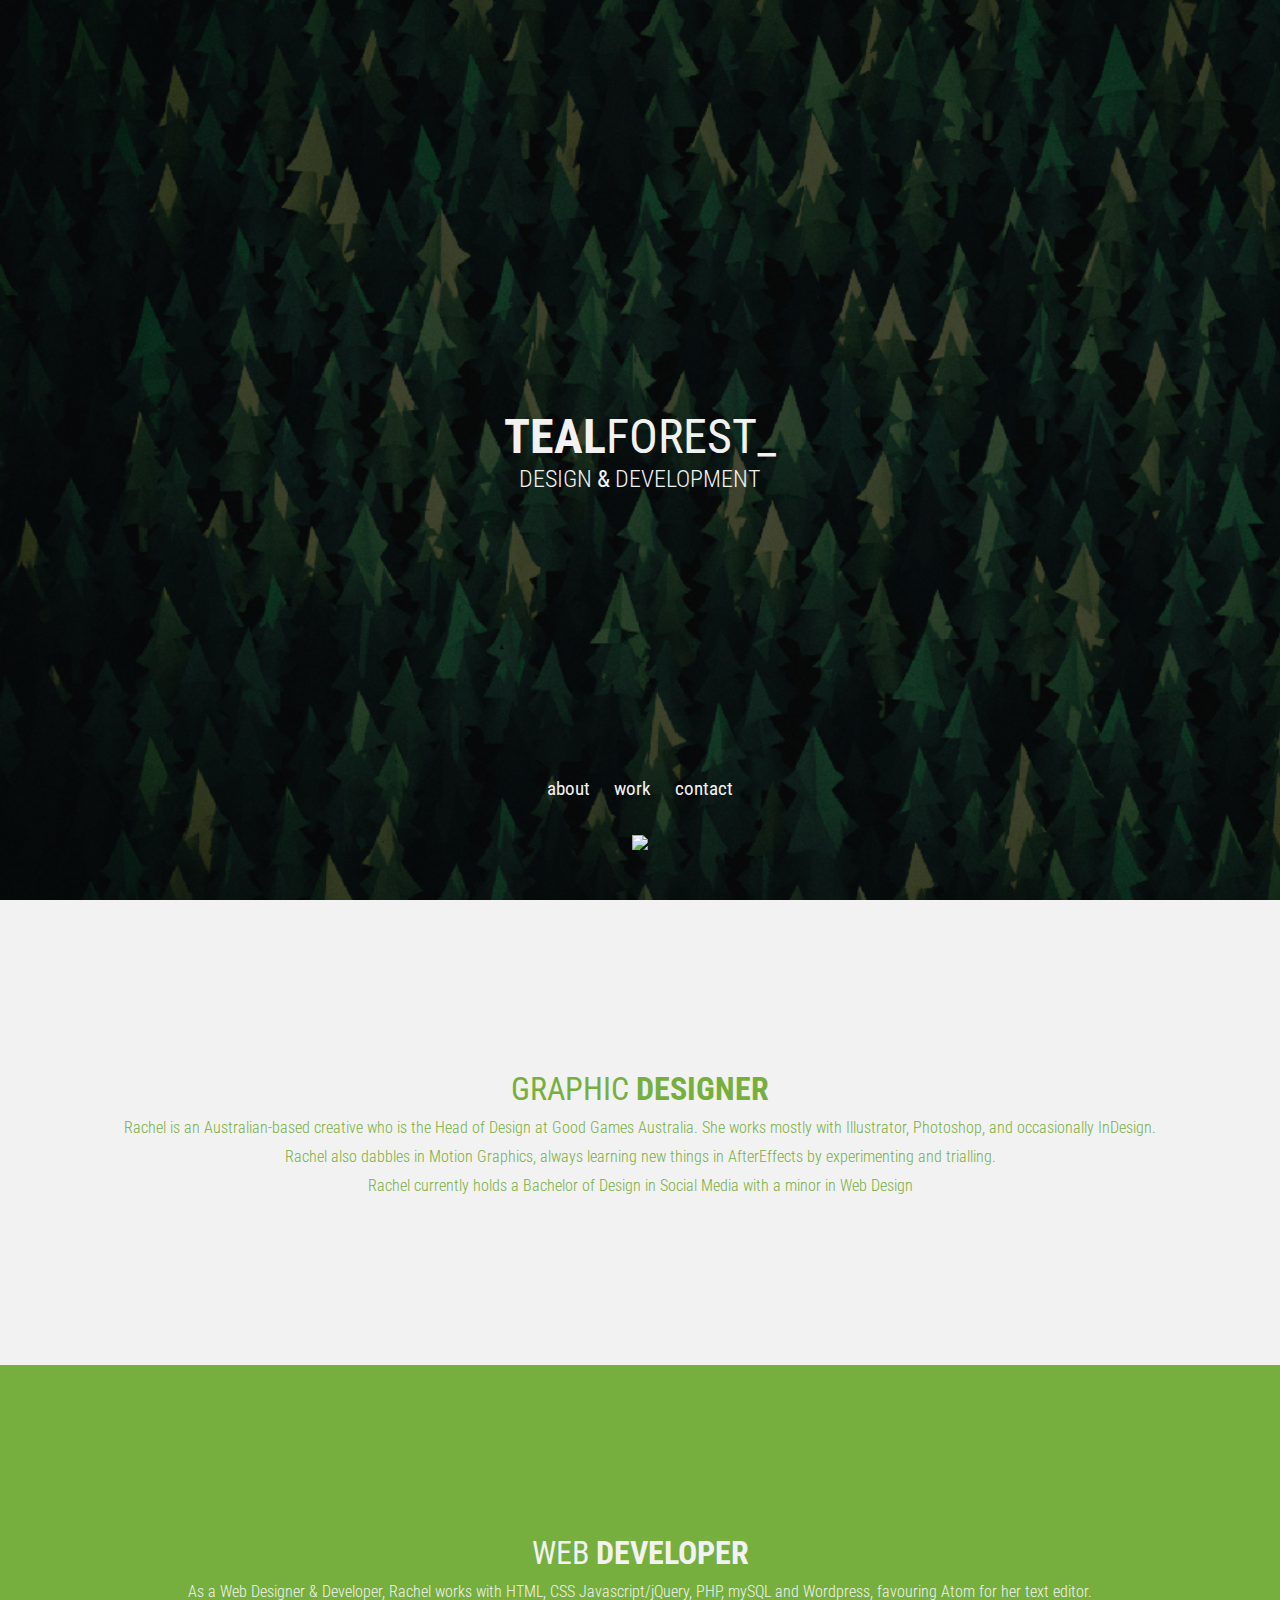
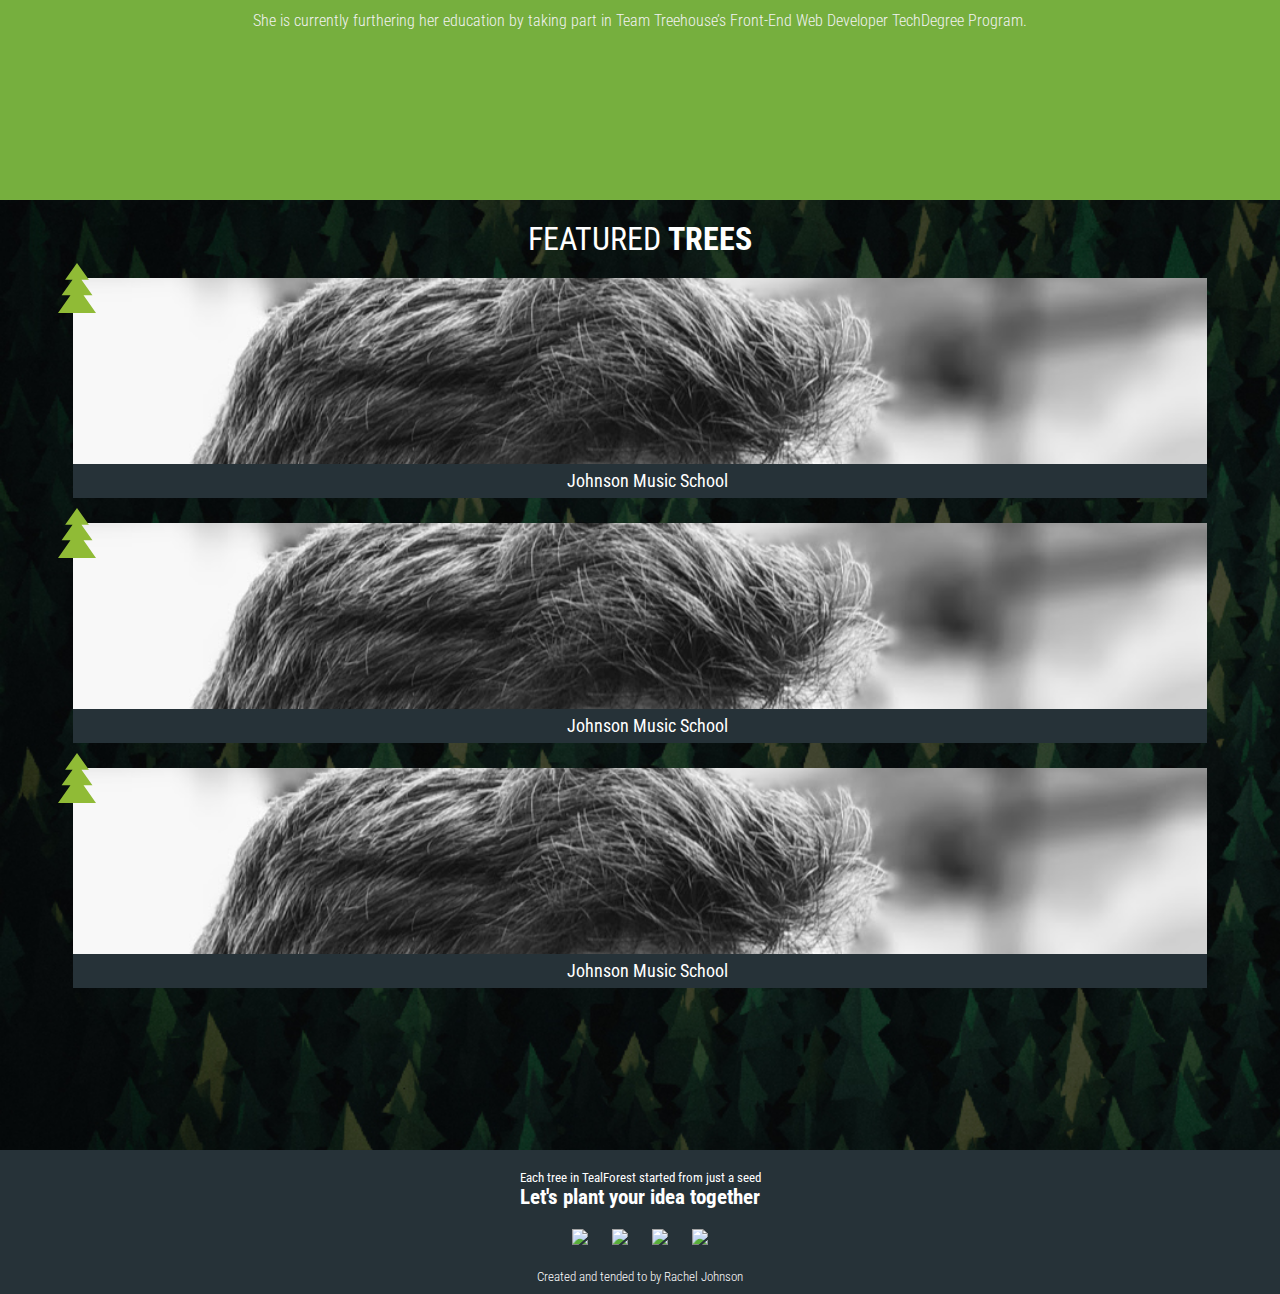
==== index.html @ 3d8e3d4e "Basic mobile homepage" ====
<!DOCTYPE html>
<html>

<head>
  <title>Tealforest Design &amp; Development</title>
  <meta name="viewport" content="width=device-width, initial-scale=1.0">
  <link rel="icon" type="image/png" href="favicon-32x32.png" sizes="32x32" />
  <link rel="icon" type="image/png" href="favicon-16x16.png" sizes="16x16" />
  <link rel="stylesheet" href="css/style.css">
</head>

<body>
  <header>

  </header>
  <main>
    <div id="home">
      <h1><strong>TEAL</strong>FOREST_</h1>
      <h2>DESIGN <strong>&amp;</strong> DEVELOPMENT</h2>
      <div class="intronav">
        <a href="#about">about</a>
        <a href="#work">work</a>
        <a href="#footer">contact</a>
      </div>
      <img src="img/arrow.svg" />
    </div>
    <div id="about">
      <div class="designer">
        <h1>GRAPHIC <strong>DESIGNER</strong></h1>
        <p>Rachel is an Australian-based creative who is the Head of Design at Good Games Australia. She works mostly with Illustrator, Photoshop, and occasionally InDesign.</p>
        <p>Rachel also dabbles in Motion Graphics, always learning new things in AfterEffects by experimenting and trialling.</p>
        <p>Rachel currently holds a Bachelor of Design in Social Media with a minor in Web Design</p>
      </div>
      <div class="developer">
        <h1>WEB <strong>DEVELOPER</strong></h1>
        <p> As a Web Designer & Developer, Rachel works with HTML, CSS Javascript/jQuery, PHP, mySQL and Wordpress, favouring Atom for her text editor.</p>
        <p>She is currently furthering her education by taking part in Team Treehouse’s Front-End Web Developer TechDegree Program.</p>
      </div>
    </div>
    <div id="work">
      <h1>FEATURED <strong>TREES</strong></h1>
      <div class="work-container">
        <div class="work-card">
          <div class="work-card-overflow">
            <a href="#work">
              <img src="img/mark.jpg" />
              <span>Johnson Music School</span>
            </a>
          </div>
        </div>
        <div class="work-card">
          <div class="work-card-overflow">
            <a href="#work">
              <img src="img/mark.jpg" />
              <span>Johnson Music School</span>
            </a>
          </div>
        </div>
        <div class="work-card">
          <div class="work-card-overflow">
            <a href="#work">
              <img src="img/mark.jpg" />
              <span>Johnson Music School</span>
            </a>
          </div>
        </div>
        <div class="work-card">
          <div class="work-card-overflow">
            <a href="#work">
              <img src="img/mark.jpg" />
              <span>Johnson Music School</span>
            </a>
          </div>
        </div>
        <div class="work-card">
          <div class="work-card-overflow">
            <a href="#work">
              <img src="img/mark.jpg" />
              <span>Johnson Music School</span>
            </a>
          </div>
        </div>
        <div class="work-card">
          <div class="work-card-overflow">
            <a href="#work">
              <img src="img/mark.jpg" />
              <span>Johnson Music School</span>
            </a>
          </div>
        </div>
      </div>
  </main>
  <footer id="footer">
    <h5>Each tree in TealForest started from just a seed</h5>
    <h4>Let's plant your idea together</h4>
    <div class="footerlinks">
      <a href="http://www.twitter.com/rachelkhoong"><img src="img/twitter.svg" /></a>
      <a href="http://www.github.com/racheltyjohnson"><img src="img/github.svg" /></a>
      <a href="https://www.linkedin.com/in/rachelkhoong/"><img src="img/linkedin.svg" /></a>
      <a href="mailto:rachelkhoong@gmail.com"><img src="img/email.svg" /></a>
    </div>
    <p>Created and tended to by Rachel Johnson</p>
  </footer>
  <script src="js/script.js"></script>

</body>

</html>
---- css/style.css ----
/* Variables */
@import url("https://fonts.googleapis.com/css?family=Roboto+Condensed:300,400,700");
/* Mixins */
* {
  padding: 0;
  margin: 0;
  font-family: "Roboto Condensed", sans-serif;
}

h1, h2, h3, h4, h5, h6 {
  font-weight: 400;
}

p {
  font-weight: 300;
}

html {
  scroll-behavior: smooth;
}

body {
  display: flex;
  flex-direction: column;
  height: 100vh;
}
body header {
  z-index: 1000;
}
body main {
  flex-grow: 1;
}
body main #home, body main #about, body main #work {
  min-height: 100vh;
}
body main #home {
  background-color: #245240;
  background-image: url("../img/background.jpg");
  background-size: cover;
  color: #f2f2f2;
  display: flex;
  flex-direction: column;
  align-items: center;
  justify-content: center;
  text-align: center;
}
body main #home h1 {
  font-size: 3em;
}
body main #home h2 {
  font-size: 1.5rem;
  font-weight: 300;
}
body main #home .intronav {
  position: absolute;
  bottom: 100px;
}
body main #home .intronav a {
  color: #f2f2f2;
  text-decoration: none;
  margin: 0 10px;
  font-size: 1.2rem;
}
body main #home img {
  height: 15px;
  margin-top: 30px;
  position: absolute;
  bottom: 50px;
}
body main #about {
  display: flex;
  flex-direction: column;
}
body main #about p {
  margin-top: 10px;
}
body main #about div {
  flex-grow: 1;
  padding: 10px;
  display: flex;
  flex-direction: column;
  justify-content: center;
  align-items: center;
  text-align: center;
}
body main #about .designer {
  background-color: #f2f2f2;
  color: #76af3e;
}
body main #about .developer {
  background-color: #76af3e;
  color: #f2f2f2;
}
body main #work {
  background-image: url("../img/background.jpg");
  background-size: cover;
  color: white;
  padding: 10px;
  position: relative;
  padding-bottom: 40px;
}
body main #work h1 {
  text-align: center;
  margin-top: 10px;
  margin-bottom: 20px;
}
body main #work .work-container {
  display: flex;
  flex-direction: column;
  align-items: center;
}
body main #work .work-container .work-card {
  display: none;
  position: relative;
  width: 90%;
}
body main #work .work-container .work-card:nth-of-type(1), body main #work .work-container .work-card:nth-of-type(2), body main #work .work-container .work-card:nth-of-type(3) {
  display: block;
}
body main #work .work-container .work-card + .work-card {
  margin-top: 25px;
}
body main #work .work-container .work-card::after {
  content: "";
  background-image: url(../img/tree.svg);
  background-repeat: no-repeat;
  width: 40px;
  height: 50px;
  display: block;
  position: absolute;
  top: -15px;
  left: -15px;
  z-index: 50;
}
body main #work .work-container .work-card .work-card-overflow {
  width: 100%;
  height: 220px;
  position: relative;
  overflow: hidden;
}
body main #work .work-container .work-card .work-card-overflow:hover img {
  transform: scale(1.05);
}
body main #work .work-container .work-card .work-card-overflow img {
  width: 100%;
  transition: transform 0.3s ease-in-out;
}
body main #work .work-container .work-card .work-card-overflow span {
  display: block;
  background-color: #263238;
  color: white;
  padding: 7px;
  font-size: 1.1em;
  text-align: center;
  position: absolute;
  bottom: 0;
  width: 100%;
}
body footer {
  background-color: #263238;
  color: white;
  text-align: center;
  padding: 20px 5px 10px;
}
body footer h4 {
  font-weight: 700;
  font-size: 1.3rem;
}
body footer p {
  font-size: 0.8rem;
  margin-top: 20px;
}
body footer .footerlinks {
  margin-top: 20px;
}
body footer .footerlinks img {
  height: 30px;
  margin: 0 10px;
}

/*# sourceMappingURL=style.css.map */
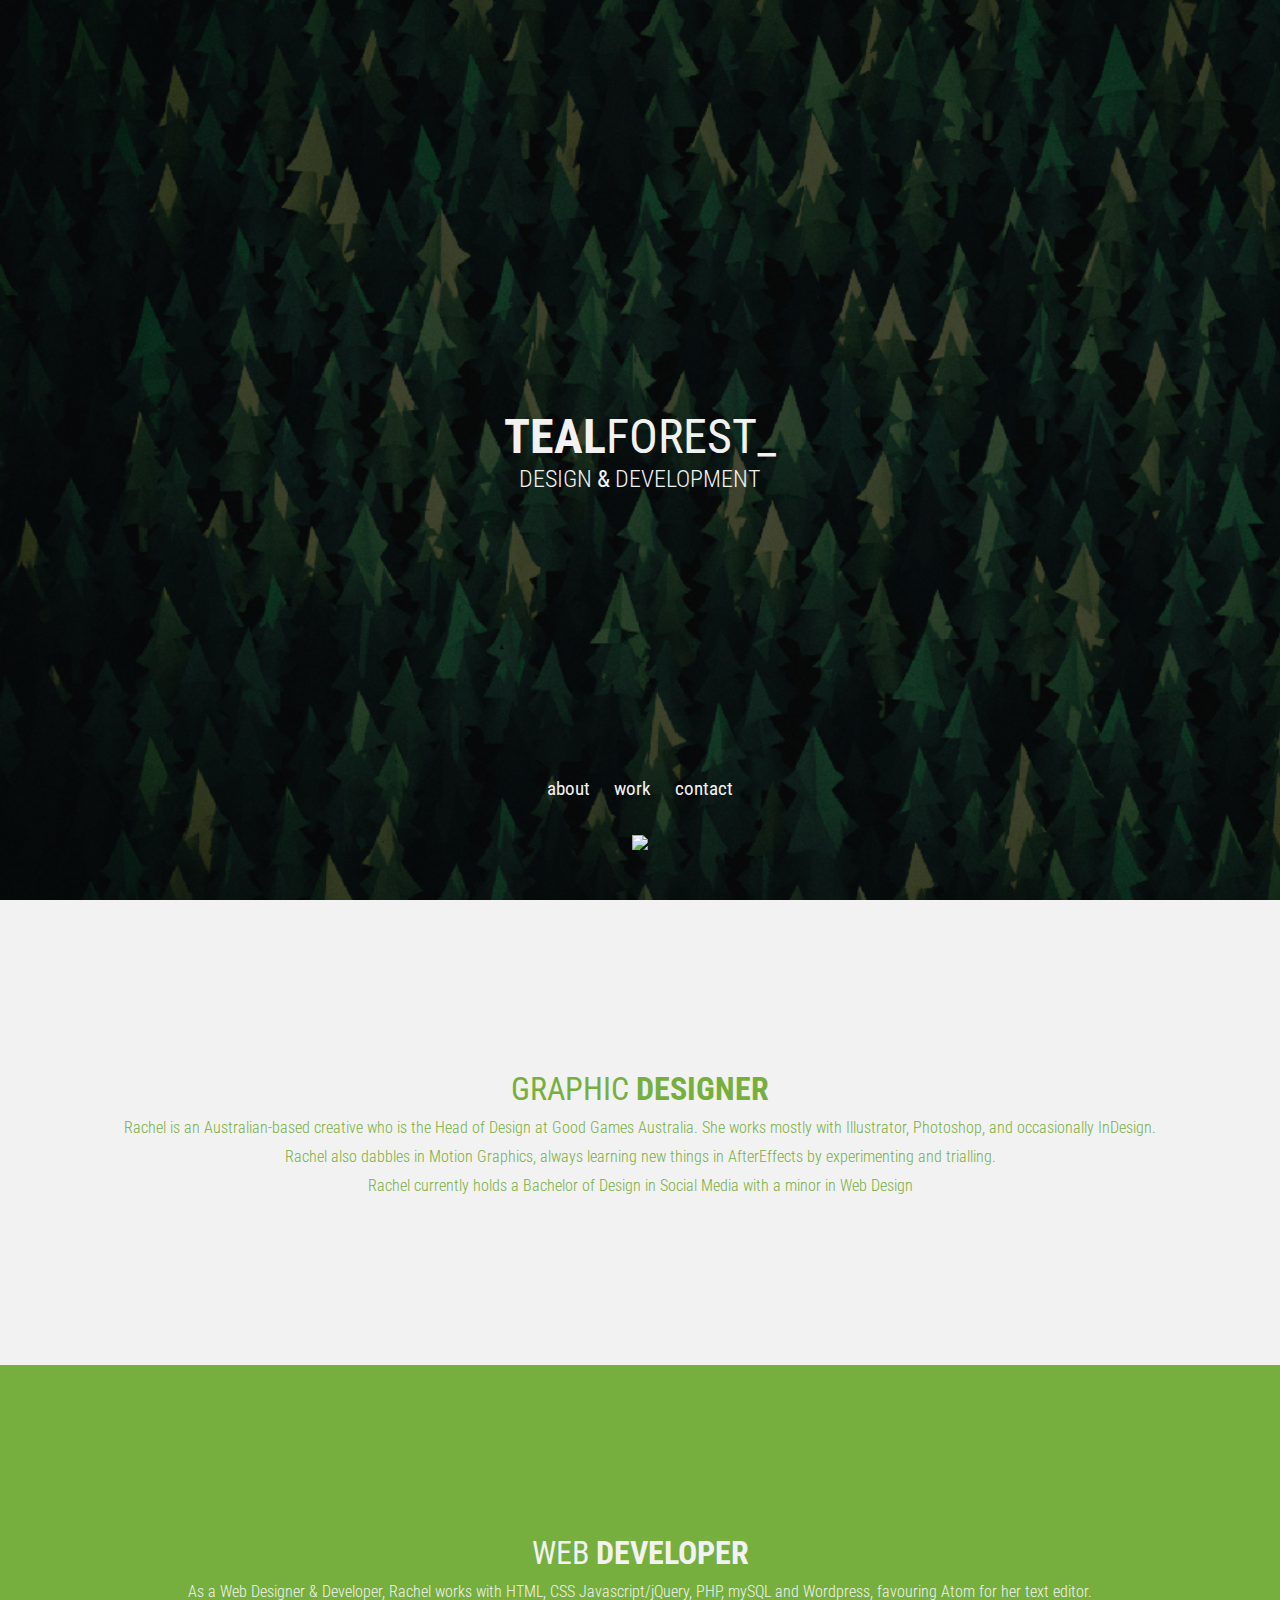
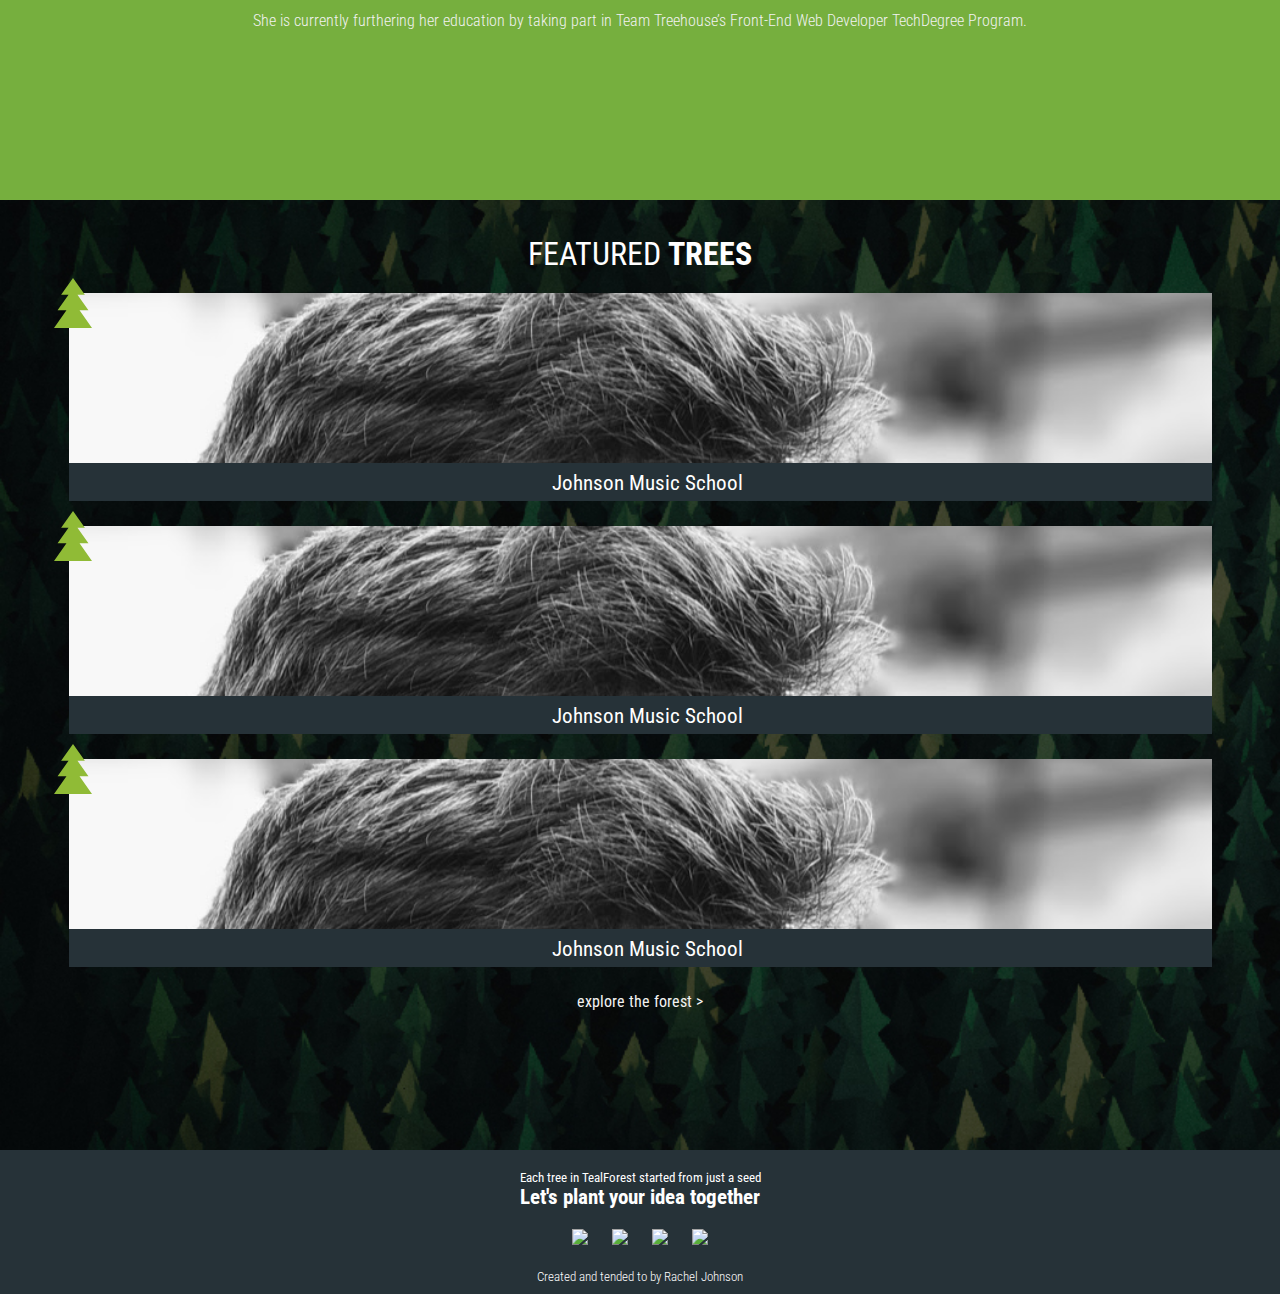
==== commit 681670f1: "Home page :iphone:" ====
--- a/index.html
+++ b/index.html
@@ -88,6 +88,9 @@
             </a>
           </div>
         </div>
+        <a href="work.html">
+          <h5>explore the forest &#62;</h5>
+        </a>
       </div>
   </main>
   <footer id="footer">
--- a/css/style.css
+++ b/css/style.css
@@ -5,6 +5,14 @@
   padding: 0;
   margin: 0;
   font-family: "Roboto Condensed", sans-serif;
+  -webkit-tap-highlight-color: transparent;
+  -webkit-tap-highlight-color: rgba(0, 0, 0, 0);
+}
+*:focus {
+  outline: 0;
+}
+*::selection {
+  background-color: transparent;
 }
 
 h1, h2, h3, h4, h5, h6 {
@@ -95,14 +103,19 @@
   background-image: url("../img/background.jpg");
   background-size: cover;
   color: white;
-  padding: 10px;
+  padding: 25px 5px;
   position: relative;
-  padding-bottom: 40px;
 }
 body main #work h1 {
   text-align: center;
   margin-top: 10px;
   margin-bottom: 20px;
+}
+body main #work a {
+  margin-top: 25px;
+  color: #f2f2f2;
+  text-decoration: none;
+  font-size: 1.2rem;
 }
 body main #work .work-container {
   display: flex;
@@ -134,7 +147,7 @@
 }
 body main #work .work-container .work-card .work-card-overflow {
   width: 100%;
-  height: 220px;
+  height: 13rem;
   position: relative;
   overflow: hidden;
 }
@@ -153,7 +166,7 @@
   font-size: 1.1em;
   text-align: center;
   position: absolute;
-  bottom: 0;
+  bottom: -1px;
   width: 100%;
 }
 body footer {
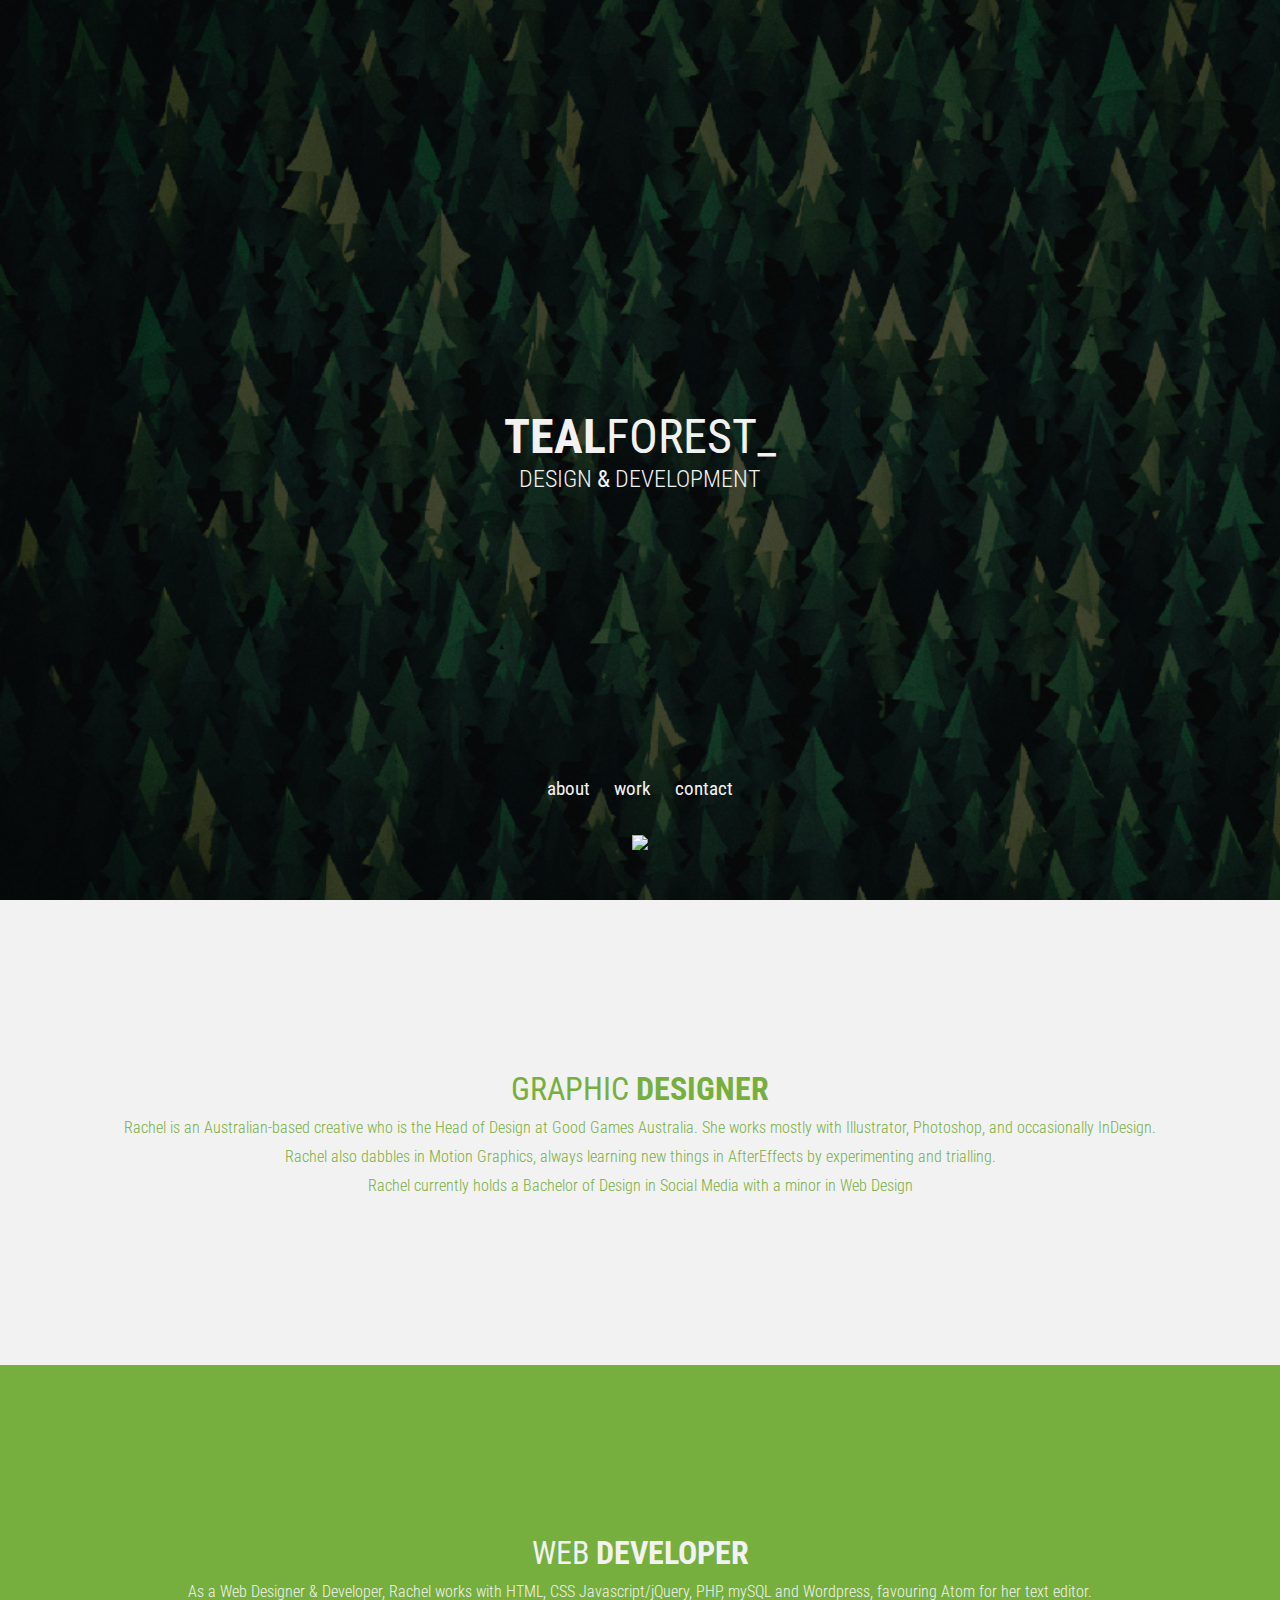
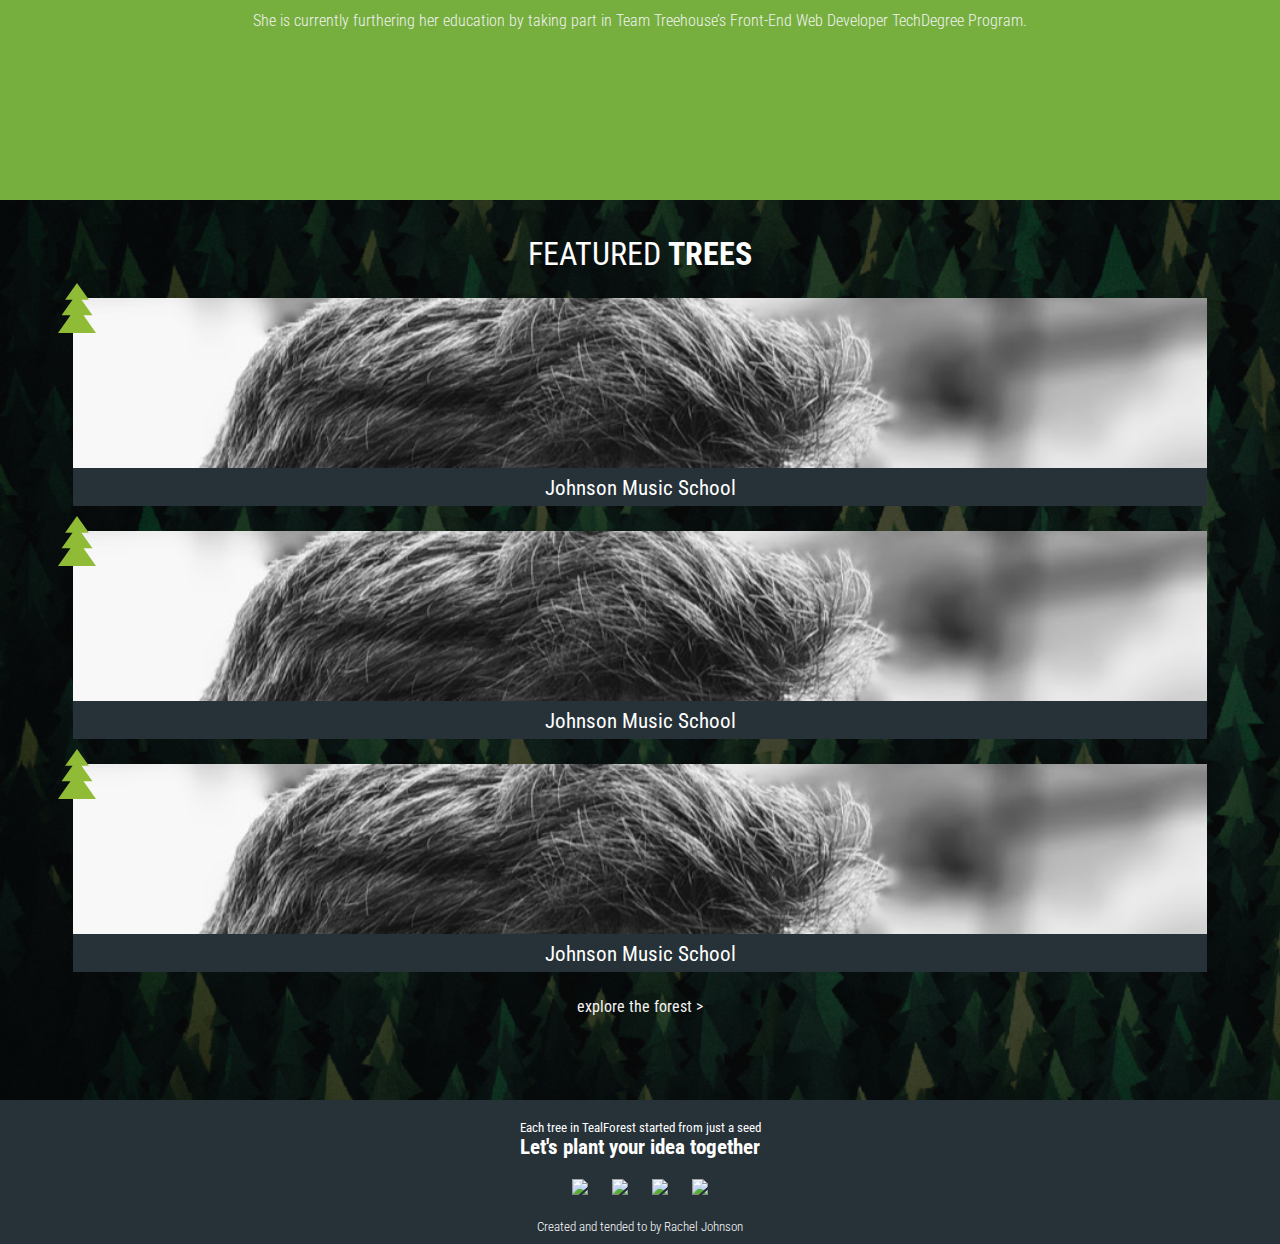
==== commit ac9d15d6: "Add work and single work pages :iphone:" ====
--- a/index.html
+++ b/index.html
@@ -9,10 +9,7 @@
   <link rel="stylesheet" href="css/style.css">
 </head>
 
-<body>
-  <header>
-
-  </header>
+<body class="homepage">
   <main>
     <div id="home">
       <h1><strong>TEAL</strong>FOREST_</h1>
@@ -64,30 +61,6 @@
             </a>
           </div>
         </div>
-        <div class="work-card">
-          <div class="work-card-overflow">
-            <a href="#work">
-              <img src="img/mark.jpg" />
-              <span>Johnson Music School</span>
-            </a>
-          </div>
-        </div>
-        <div class="work-card">
-          <div class="work-card-overflow">
-            <a href="#work">
-              <img src="img/mark.jpg" />
-              <span>Johnson Music School</span>
-            </a>
-          </div>
-        </div>
-        <div class="work-card">
-          <div class="work-card-overflow">
-            <a href="#work">
-              <img src="img/mark.jpg" />
-              <span>Johnson Music School</span>
-            </a>
-          </div>
-        </div>
         <a href="work.html">
           <h5>explore the forest &#62;</h5>
         </a>
--- a/css/style.css
+++ b/css/style.css
@@ -4,6 +4,7 @@
 * {
   padding: 0;
   margin: 0;
+  box-sizing: border-box;
   font-family: "Roboto Condensed", sans-serif;
   -webkit-tap-highlight-color: transparent;
   -webkit-tap-highlight-color: rgba(0, 0, 0, 0);
@@ -30,18 +31,16 @@
 body {
   display: flex;
   flex-direction: column;
-  height: 100vh;
-}
-body header {
-  z-index: 1000;
+  min-height: 100vh;
 }
 body main {
   flex-grow: 1;
 }
-body main #home, body main #about, body main #work {
+
+.homepage main #home, .homepage main #about, .homepage main #work {
   min-height: 100vh;
 }
-body main #home {
+.homepage main #home {
   background-color: #245240;
   background-image: url("../img/background.jpg");
   background-size: cover;
@@ -52,37 +51,37 @@
   justify-content: center;
   text-align: center;
 }
-body main #home h1 {
+.homepage main #home h1 {
   font-size: 3em;
 }
-body main #home h2 {
+.homepage main #home h2 {
   font-size: 1.5rem;
   font-weight: 300;
 }
-body main #home .intronav {
+.homepage main #home .intronav {
   position: absolute;
   bottom: 100px;
 }
-body main #home .intronav a {
+.homepage main #home .intronav a {
   color: #f2f2f2;
   text-decoration: none;
   margin: 0 10px;
   font-size: 1.2rem;
 }
-body main #home img {
+.homepage main #home img {
   height: 15px;
   margin-top: 30px;
   position: absolute;
   bottom: 50px;
 }
-body main #about {
-  display: flex;
-  flex-direction: column;
-}
-body main #about p {
+.homepage main #about {
+  display: flex;
+  flex-direction: column;
+}
+.homepage main #about p {
   margin-top: 10px;
 }
-body main #about div {
+.homepage main #about div {
   flex-grow: 1;
   padding: 10px;
   display: flex;
@@ -91,49 +90,49 @@
   align-items: center;
   text-align: center;
 }
-body main #about .designer {
+.homepage main #about .designer {
   background-color: #f2f2f2;
   color: #76af3e;
 }
-body main #about .developer {
+.homepage main #about .developer {
   background-color: #76af3e;
   color: #f2f2f2;
 }
-body main #work {
+.homepage main #work {
   background-image: url("../img/background.jpg");
   background-size: cover;
   color: white;
   padding: 25px 5px;
-  position: relative;
-}
-body main #work h1 {
+}
+.homepage main #work h1 {
   text-align: center;
   margin-top: 10px;
   margin-bottom: 20px;
 }
-body main #work a {
+.homepage main #work a {
   margin-top: 25px;
   color: #f2f2f2;
   text-decoration: none;
   font-size: 1.2rem;
 }
-body main #work .work-container {
-  display: flex;
-  flex-direction: column;
-  align-items: center;
-}
-body main #work .work-container .work-card {
-  display: none;
+
+.work-container {
+  padding: 5px;
+  display: flex;
+  flex-direction: column;
+  align-items: center;
+}
+.work-container.work-page {
+  margin-bottom: 30px;
+}
+.work-container .work-card {
   position: relative;
   width: 90%;
 }
-body main #work .work-container .work-card:nth-of-type(1), body main #work .work-container .work-card:nth-of-type(2), body main #work .work-container .work-card:nth-of-type(3) {
-  display: block;
-}
-body main #work .work-container .work-card + .work-card {
+.work-container .work-card + .work-card {
   margin-top: 25px;
 }
-body main #work .work-container .work-card::after {
+.work-container .work-card::after {
   content: "";
   background-image: url(../img/tree.svg);
   background-repeat: no-repeat;
@@ -145,20 +144,20 @@
   left: -15px;
   z-index: 50;
 }
-body main #work .work-container .work-card .work-card-overflow {
+.work-container .work-card .work-card-overflow {
   width: 100%;
   height: 13rem;
   position: relative;
   overflow: hidden;
 }
-body main #work .work-container .work-card .work-card-overflow:hover img {
+.work-container .work-card .work-card-overflow:hover img {
   transform: scale(1.05);
 }
-body main #work .work-container .work-card .work-card-overflow img {
+.work-container .work-card .work-card-overflow img {
   width: 100%;
   transition: transform 0.3s ease-in-out;
 }
-body main #work .work-container .work-card .work-card-overflow span {
+.work-container .work-card .work-card-overflow span {
   display: block;
   background-color: #263238;
   color: white;
@@ -169,24 +168,107 @@
   bottom: -1px;
   width: 100%;
 }
-body footer {
+
+.standardpage {
+  color: white;
+  background-image: url("../img/background.jpg");
+}
+.standardpage header {
+  color: #f2f2f2;
+  background-color: rgba(0, 0, 0, 0.8);
+  display: flex;
+  justify-content: space-between;
+  align-items: center;
+  padding: 5px 20px;
+}
+.standardpage header a {
+  color: #f2f2f2;
+  text-decoration: none;
+}
+.standardpage header nav a {
+  color: white;
+  text-decoration: none;
+}
+.standardpage header nav a + a {
+  margin-left: 10px;
+}
+.standardpage main h1 {
+  text-align: center;
+  color: white;
+  margin-top: 20px;
+  margin-bottom: 20px;
+}
+
+.singleworkpage main {
+  padding: 15px;
+}
+.singleworkpage main .tree {
+  height: 30px;
+  margin-top: 10px;
+}
+.singleworkpage main h1 {
+  font-weight: 700;
+  line-height: 1;
+}
+.singleworkpage main .single-skills {
+  display: flex;
+  text-align: center;
+  justify-content: center;
+  margin-bottom: 20px;
+}
+.singleworkpage main .single-skills ul li {
+  display: inline-block;
+  margin: 0 5px;
+}
+.singleworkpage main img {
+  width: 100%;
+}
+.singleworkpage main .btn {
+  background-color: #76af3e;
+  color: white;
+  width: 100%;
+  text-align: center;
+  padding: 10px;
+  display: block;
+  text-decoration: none;
+  font-weight: 700;
+  font-size: 1.3em;
+  margin: 20px 0;
+}
+.singleworkpage main p {
+  text-align: center;
+  margin-bottom: 15px;
+  line-height: 1.5;
+}
+.singleworkpage main span {
+  display: block;
+  margin-top: 50px;
+  margin-bottom: 20px;
+  text-align: center;
+}
+.singleworkpage main span a {
+  color: #f2f2f2;
+  text-decoration: none;
+}
+
+footer {
   background-color: #263238;
   color: white;
   text-align: center;
   padding: 20px 5px 10px;
 }
-body footer h4 {
+footer h4 {
   font-weight: 700;
   font-size: 1.3rem;
 }
-body footer p {
+footer p {
   font-size: 0.8rem;
   margin-top: 20px;
 }
-body footer .footerlinks {
+footer .footerlinks {
   margin-top: 20px;
 }
-body footer .footerlinks img {
+footer .footerlinks img {
   height: 30px;
   margin: 0 10px;
 }
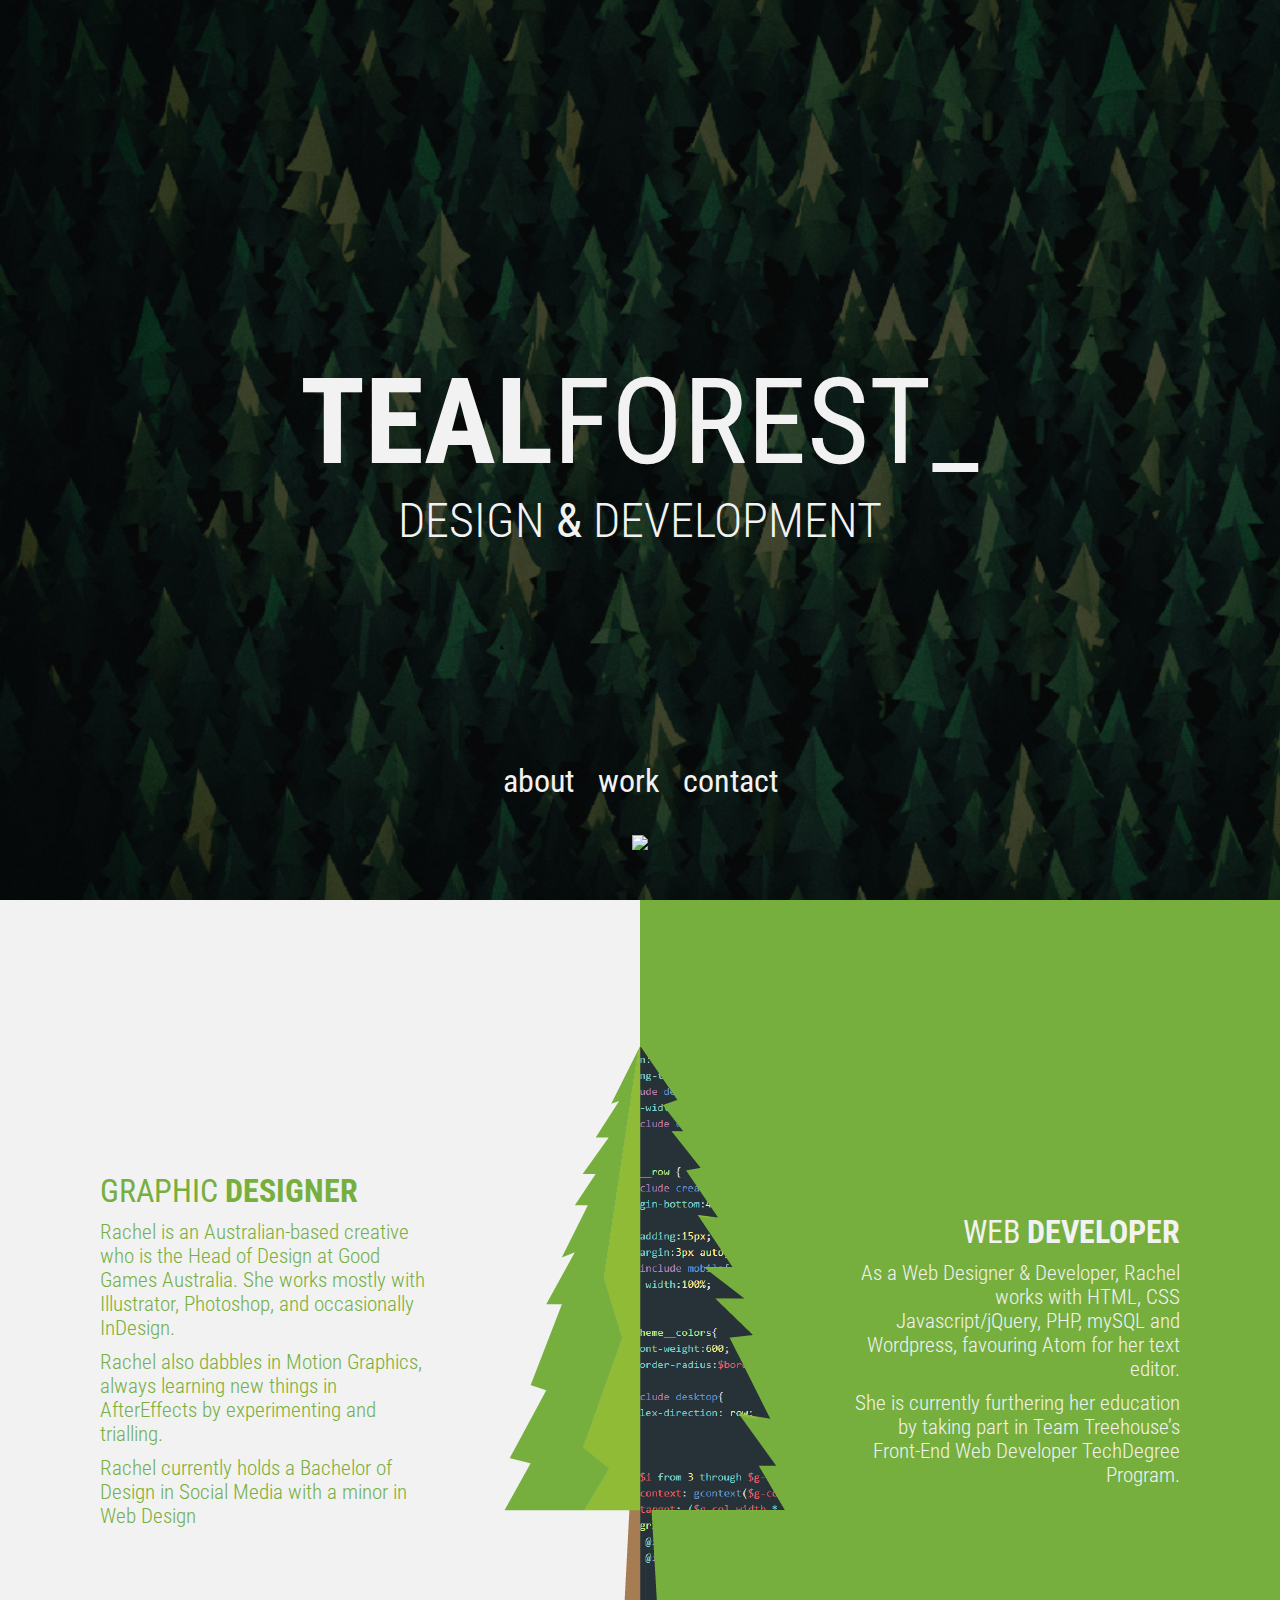
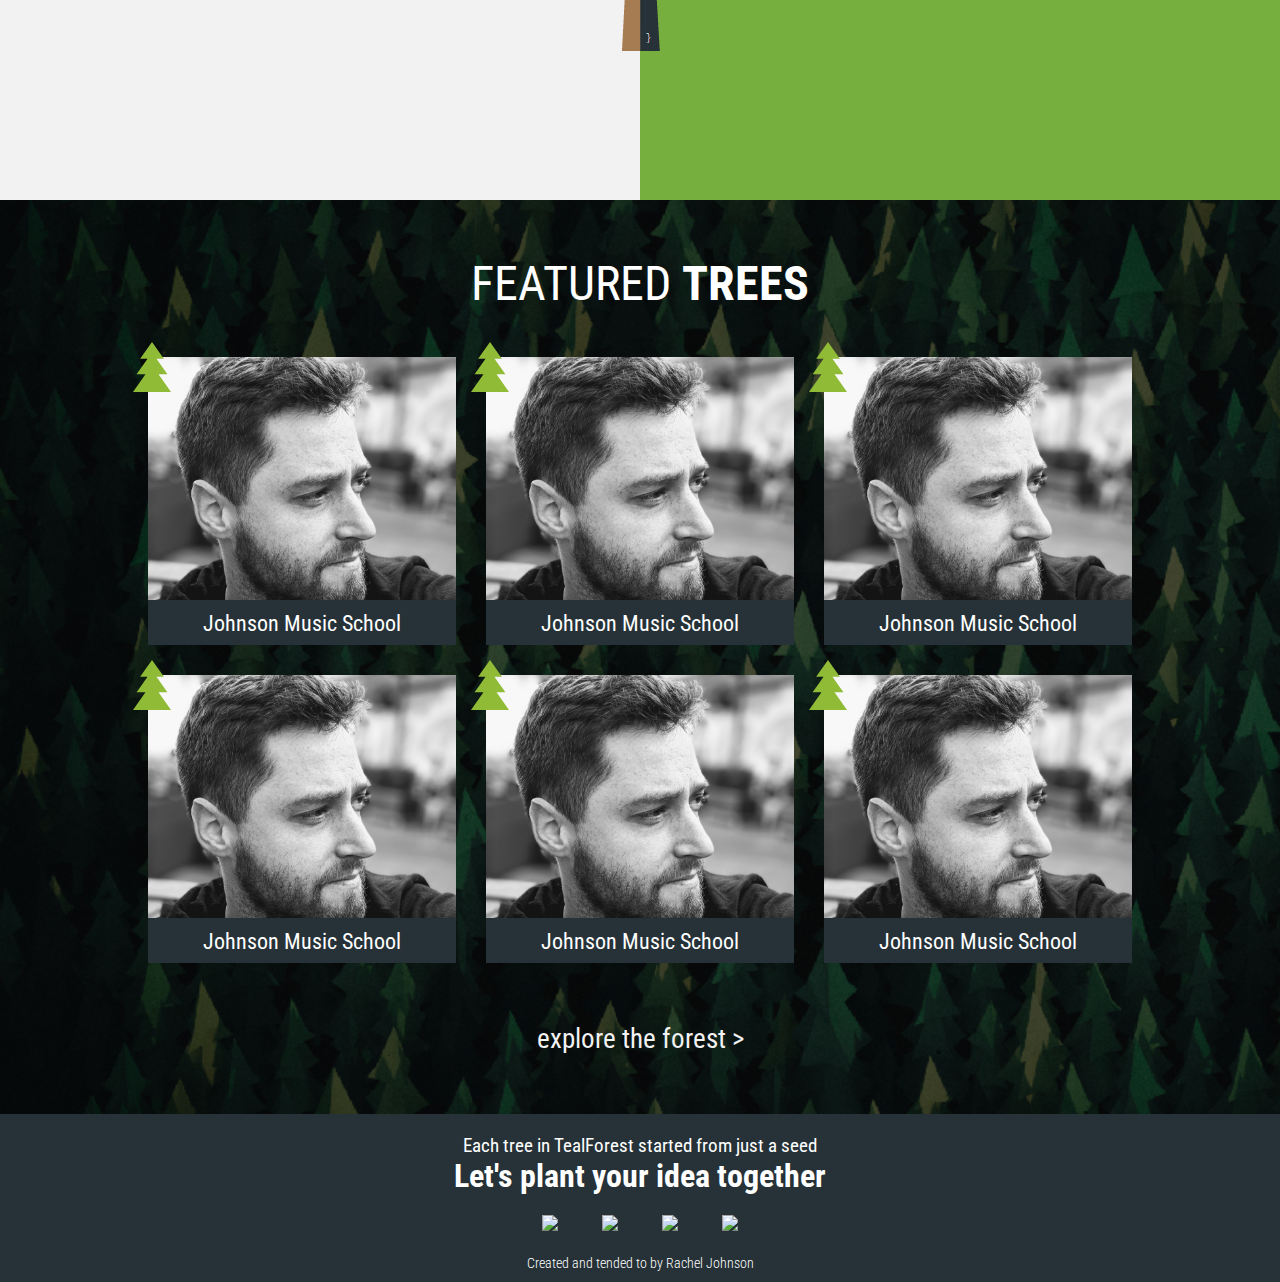
==== commit 0fd31c78: "Desktop version" ====
--- a/index.html
+++ b/index.html
@@ -35,36 +35,63 @@
       </div>
     </div>
     <div id="work">
-      <h1>FEATURED <strong>TREES</strong></h1>
-      <div class="work-container">
-        <div class="work-card">
-          <div class="work-card-overflow">
-            <a href="#work">
-              <img src="img/mark.jpg" />
-              <span>Johnson Music School</span>
-            </a>
+      <div>
+        <h1>FEATURED <strong>TREES</strong></h1>
+        <div class="work-container">
+          <div class="work-card">
+            <div class="work-card-overflow">
+              <a href="#work">
+                <img src="img/mark.jpg" />
+                <span>Johnson Music School</span>
+              </a>
+            </div>
+          </div>
+          <div class="work-card">
+            <div class="work-card-overflow">
+              <a href="#work">
+                <img src="img/mark.jpg" />
+                <span>Johnson Music School</span>
+              </a>
+            </div>
+          </div>
+          <div class="work-card hidden-mobile">
+            <div class="work-card-overflow">
+              <a href="#work">
+                <img src="img/mark.jpg" />
+                <span>Johnson Music School</span>
+              </a>
+            </div>
+          </div>
+          <div class="work-card hidden-mobile">
+            <div class="work-card-overflow">
+              <a href="#work">
+                <img src="img/mark.jpg" />
+                <span>Johnson Music School</span>
+              </a>
+            </div>
+          </div>
+          <div class="work-card hidden-tablet">
+            <div class="work-card-overflow">
+              <a href="#work">
+                <img src="img/mark.jpg" />
+                <span>Johnson Music School</span>
+              </a>
+            </div>
+          </div>
+          <div class="work-card hidden-tablet">
+            <div class="work-card-overflow">
+              <a href="#work">
+                <img src="img/mark.jpg" />
+                <span>Johnson Music School</span>
+              </a>
+            </div>
           </div>
         </div>
-        <div class="work-card">
-          <div class="work-card-overflow">
-            <a href="#work">
-              <img src="img/mark.jpg" />
-              <span>Johnson Music School</span>
-            </a>
-          </div>
-        </div>
-        <div class="work-card">
-          <div class="work-card-overflow">
-            <a href="#work">
-              <img src="img/mark.jpg" />
-              <span>Johnson Music School</span>
-            </a>
-          </div>
-        </div>
-        <a href="work.html">
+        <a class="toforest" href="work.html">
           <h5>explore the forest &#62;</h5>
         </a>
       </div>
+    </div>
   </main>
   <footer id="footer">
     <h5>Each tree in TealForest started from just a seed</h5>
--- a/css/style.css
+++ b/css/style.css
@@ -16,6 +16,33 @@
   background-color: transparent;
 }
 
+.hidden-mobile {
+  display: none;
+}
+@media (min-width: 768px) {
+  .hidden-mobile {
+    display: block;
+  }
+}
+
+.hidden-tablet {
+  display: none;
+}
+@media (min-width: 1024px) {
+  .hidden-tablet {
+    display: block;
+  }
+}
+
+.hidden-desktop {
+  display: block;
+}
+@media (min-width: 1024px) {
+  .hidden-desktop {
+    display: none;
+  }
+}
+
 h1, h2, h3, h4, h5, h6 {
   font-weight: 400;
 }
@@ -52,12 +79,27 @@
   text-align: center;
 }
 .homepage main #home h1 {
-  font-size: 3em;
+  font-size: 3rem;
+}
+@media (min-width: 768px) {
+  .homepage main #home h1 {
+    font-size: 6rem;
+  }
+}
+@media (min-width: 1024px) {
+  .homepage main #home h1 {
+    font-size: 7.5rem;
+  }
 }
 .homepage main #home h2 {
   font-size: 1.5rem;
   font-weight: 300;
 }
+@media (min-width: 768px) {
+  .homepage main #home h2 {
+    font-size: 3em;
+  }
+}
 .homepage main #home .intronav {
   position: absolute;
   bottom: 100px;
@@ -67,6 +109,11 @@
   text-decoration: none;
   margin: 0 10px;
   font-size: 1.2rem;
+}
+@media (min-width: 768px) {
+  .homepage main #home .intronav a {
+    font-size: 2em;
+  }
 }
 .homepage main #home img {
   height: 15px;
@@ -75,11 +122,23 @@
   bottom: 50px;
 }
 .homepage main #about {
-  display: flex;
+  display: grid;
+  grid-template-columns: 1fr;
+  grid-auto-rows: auto;
   flex-direction: column;
+}
+@media (min-width: 1024px) {
+  .homepage main #about {
+    grid-template-columns: 1fr 1fr;
+  }
 }
 .homepage main #about p {
   margin-top: 10px;
+}
+@media (min-width: 768px) {
+  .homepage main #about p {
+    font-size: 1.3rem;
+  }
 }
 .homepage main #about div {
   flex-grow: 1;
@@ -89,48 +148,104 @@
   justify-content: center;
   align-items: center;
   text-align: center;
+  position: relative;
+}
+@media (min-width: 768px) {
+  .homepage main #about .designer, .homepage main #about .developer {
+    padding: 100px;
+  }
+}
+@media (min-width: 1024px) {
+  .homepage main #about .designer p, .homepage main #about .developer p {
+    width: 75%;
+  }
 }
 .homepage main #about .designer {
   background-color: #f2f2f2;
   color: #76af3e;
 }
+@media (min-width: 1024px) {
+  .homepage main #about .designer {
+    text-align: left;
+    align-items: flex-start;
+  }
+  .homepage main #about .designer::after {
+    content: url("../img/tree-designer.png");
+    position: absolute;
+    right: 0;
+  }
+}
 .homepage main #about .developer {
   background-color: #76af3e;
   color: #f2f2f2;
 }
+@media (min-width: 1024px) {
+  .homepage main #about .developer {
+    text-align: right;
+    align-items: flex-end;
+  }
+  .homepage main #about .developer::after {
+    content: url("../img/tree-developer.png");
+    position: absolute;
+    left: 0;
+  }
+}
 .homepage main #work {
+  display: flex;
+  flex-direction: column;
+  justify-content: center;
   background-image: url("../img/background.jpg");
   background-size: cover;
   color: white;
   padding: 25px 5px;
 }
+.homepage main #work div {
+  max-width: 1024px;
+  margin: 0 auto;
+}
 .homepage main #work h1 {
   text-align: center;
   margin-top: 10px;
   margin-bottom: 20px;
 }
-.homepage main #work a {
-  margin-top: 25px;
-  color: #f2f2f2;
-  text-decoration: none;
-  font-size: 1.2rem;
+@media (min-width: 768px) {
+  .homepage main #work h1 {
+    font-size: 2.5rem;
+  }
+}
+@media (min-width: 1024px) {
+  .homepage main #work h1 {
+    font-size: 3rem;
+    margin-top: 30px;
+    margin-bottom: 40px;
+  }
 }
 
 .work-container {
-  padding: 5px;
-  display: flex;
-  flex-direction: column;
+  padding: 5px 20px;
+  display: grid;
+  grid-gap: 30px;
+  grid-template-columns: 1fr;
+  grid-auto-rows: auto;
   align-items: center;
 }
 .work-container.work-page {
   margin-bottom: 30px;
 }
+@media (min-width: 768px) {
+  .work-container {
+    grid-template-columns: 1fr 1fr;
+  }
+}
+@media (min-width: 1024px) {
+  .work-container {
+    grid-template-columns: 1fr 1fr 1fr;
+  }
+}
 .work-container .work-card {
   position: relative;
-  width: 90%;
-}
-.work-container .work-card + .work-card {
-  margin-top: 25px;
+  width: 100%;
+  margin: 0 auto;
 }
 .work-container .work-card::after {
   content: "";
@@ -150,6 +265,11 @@
   position: relative;
   overflow: hidden;
 }
+@media (min-width: 768px) {
+  .work-container .work-card .work-card-overflow {
+    height: 18rem;
+  }
+}
 .work-container .work-card .work-card-overflow:hover img {
   transform: scale(1.05);
 }
@@ -162,35 +282,85 @@
   background-color: #263238;
   color: white;
   padding: 7px;
-  font-size: 1.1em;
+  font-size: 1.1rem;
   text-align: center;
   position: absolute;
   bottom: -1px;
   width: 100%;
 }
+@media (min-width: 768px) {
+  .work-container .work-card .work-card-overflow span {
+    font-size: 1.4rem;
+    padding: 10px;
+  }
+}
+
+.toforest {
+  display: block;
+  text-align: center;
+  margin-top: 25px;
+  color: #f2f2f2;
+  text-decoration: none;
+  font-size: 1.2rem;
+}
+@media (min-width: 768px) {
+  .toforest {
+    font-size: 2rem;
+    margin-top: 55px;
+    margin-bottom: 35px;
+  }
+}
 
 .standardpage {
   color: white;
   background-image: url("../img/background.jpg");
+  background-size: cover;
 }
 .standardpage header {
   color: #f2f2f2;
   background-color: rgba(0, 0, 0, 0.8);
+}
+.standardpage header h1 {
+  content: "TEALFOREST";
+}
+.standardpage header a {
+  color: #f2f2f2;
+  text-decoration: none;
+}
+@media (min-width: 768px) {
+  .standardpage header a {
+    font-size: 1.6rem;
+  }
+}
+@media (min-width: 1024px) {
+  .standardpage header a {
+    font-size: 1.3rem;
+  }
+}
+.standardpage header > div {
+  max-width: 1200px;
+  margin: 0 auto;
   display: flex;
   justify-content: space-between;
   align-items: center;
   padding: 5px 20px;
 }
-.standardpage header a {
-  color: #f2f2f2;
+.standardpage header > div nav a {
+  color: white;
   text-decoration: none;
 }
-.standardpage header nav a {
-  color: white;
-  text-decoration: none;
-}
-.standardpage header nav a + a {
+.standardpage header > div nav a + a {
   margin-left: 10px;
+}
+@media (min-width: 768px) {
+  .standardpage header > div nav a + a {
+    margin-left: 20px;
+  }
+}
+.standardpage main {
+  max-width: 1024px;
+  margin: 0 auto;
+  padding-bottom: 30px;
 }
 .standardpage main h1 {
   text-align: center;
@@ -198,23 +368,52 @@
   margin-top: 20px;
   margin-bottom: 20px;
 }
+@media (min-width: 768px) {
+  .standardpage main h1 {
+    font-size: 3.5rem;
+    margin-top: 30px;
+    margin-bottom: 30px;
+  }
+}
 
 .singleworkpage main {
   padding: 15px;
+}
+@media (min-width: 768px) {
+  .singleworkpage main {
+    padding: 15px 40px;
+  }
 }
 .singleworkpage main .tree {
   height: 30px;
   margin-top: 10px;
 }
+@media (min-width: 768px) {
+  .singleworkpage main .tree {
+    height: 50px;
+  }
+}
 .singleworkpage main h1 {
   font-weight: 700;
   line-height: 1;
 }
+@media (min-width: 768px) {
+  .singleworkpage main h1 {
+    margin-top: 20px;
+    margin-bottom: 20px;
+  }
+}
 .singleworkpage main .single-skills {
   display: flex;
   text-align: center;
   justify-content: center;
   margin-bottom: 20px;
+}
+@media (min-width: 768px) {
+  .singleworkpage main .single-skills {
+    margin-bottom: 30px;
+    font-size: 1.2rem;
+  }
 }
 .singleworkpage main .single-skills ul li {
   display: inline-block;
@@ -232,13 +431,24 @@
   display: block;
   text-decoration: none;
   font-weight: 700;
-  font-size: 1.3em;
+  font-size: 1.3rem;
   margin: 20px 0;
+}
+@media (min-width: 768px) {
+  .singleworkpage main .btn {
+    font-size: 1.8rem;
+    padding: 20px;
+  }
 }
 .singleworkpage main p {
   text-align: center;
   margin-bottom: 15px;
   line-height: 1.5;
+}
+@media (min-width: 768px) {
+  .singleworkpage main p {
+    font-size: 1.2rem;
+  }
 }
 .singleworkpage main span {
   display: block;
@@ -250,21 +460,46 @@
   color: #f2f2f2;
   text-decoration: none;
 }
+@media (min-width: 768px) {
+  .singleworkpage main span {
+    font-size: 1.4rem;
+  }
+}
+
+.work-page {
+  max-width: 1024px;
+  margin: 0 auto;
+}
 
 footer {
   background-color: #263238;
   color: white;
   text-align: center;
   padding: 20px 5px 10px;
+}
+@media (min-width: 768px) {
+  footer h5 {
+    font-size: 1.2rem;
+  }
 }
 footer h4 {
   font-weight: 700;
   font-size: 1.3rem;
 }
+@media (min-width: 768px) {
+  footer h4 {
+    font-size: 2rem;
+  }
+}
 footer p {
   font-size: 0.8rem;
   margin-top: 20px;
 }
+@media (min-width: 768px) {
+  footer p {
+    font-size: 0.9rem;
+  }
+}
 footer .footerlinks {
   margin-top: 20px;
 }
@@ -272,5 +507,11 @@
   height: 30px;
   margin: 0 10px;
 }
+@media (min-width: 768px) {
+  footer .footerlinks img {
+    height: 40px;
+    margin: 0 20px;
+  }
+}
 
 /*# sourceMappingURL=style.css.map */
